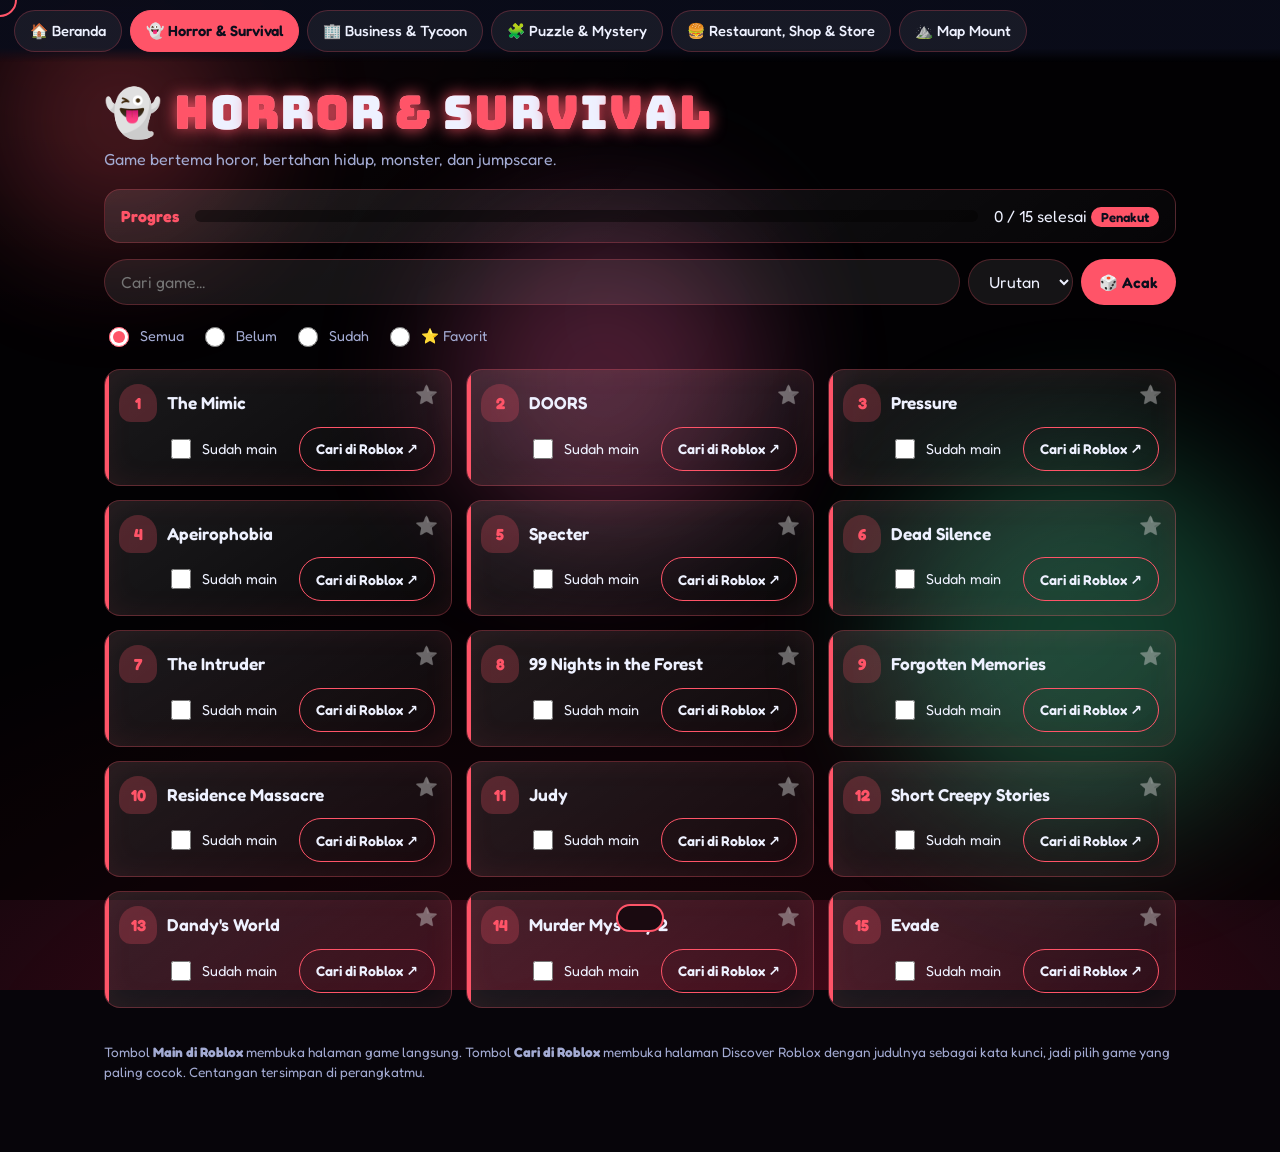
==== horror.html @ b2099d07 "Add files via upload" ====
<!DOCTYPE html>
<html lang="id">
<head>
<meta charset="utf-8">
<meta name="viewport" content="width=device-width, initial-scale=1, viewport-fit=cover">
<meta name="theme-color" content="#0d1020">
<meta name="description" content="Game bertema horor, bertahan hidup, monster, dan jumpscare.">
<title>Horror &amp; Survival – Map Roblox</title>
<link rel="preconnect" href="https://fonts.googleapis.com"><link rel="preconnect" href="https://fonts.gstatic.com" crossorigin>
<link href="https://fonts.googleapis.com/css2?family=Fredoka:wght@400;500;600;700&family=Bungee&display=swap" rel="stylesheet">
<script>try{sessionStorage.getItem("rbx-pt")&&document.documentElement.classList.add("pt-in")}catch(e){}</script>
<link rel="stylesheet" href="style.css">
</head>
<body class="t-horror" data-fx="👻,🦇,💀,🕸️,🩸" style="--ac:#ff5468">
<div class="fx" id="fx" aria-hidden="true"></div>
<nav class="tabs" aria-label="Kategori"><a href="index.html" style="--c:#6ea8ff">🏠 Beranda</a><a href="horror.html" style="--c:#ff5468" aria-current=page>👻 Horror &amp; Survival</a><a href="tycoon.html" style="--c:#4da3ff">🏢 Business &amp; Tycoon</a><a href="puzzle.html" style="--c:#b97bff">🧩 Puzzle &amp; Mystery</a><a href="restoran.html" style="--c:#ffa63d">🍔 Restaurant, Shop &amp; Store</a><a href="mount.html" style="--c:#3ddc97">⛰️ Map Mount</a></nav>
<div class="wrap">
<h1><span class="em">👻</span> Horror &amp; Survival</h1>
<p class="lead">Game bertema horor, bertahan hidup, monster, dan jumpscare.</p>
<section class="hud" aria-label="Progres"><b>Progres</b><div class="bar"><i id="bar"></i></div><span id="cnt"></span></section>
<div class="tools"><input type="search" id="q" placeholder="Cari game..." aria-label="Cari game"><select id="so" aria-label="Urutkan"><option value="n">Urutan</option><option value="a">A–Z</option></select><button class="btn" id="rnd" type="button">🎲 Acak</button></div>
<div class="flt"><label><input type="radio" name="s" value="all" checked> Semua</label><label><input type="radio" name="s" value="todo"> Belum</label><label><input type="radio" name="s" value="done"> Sudah</label></div>
<ol class="grid">
<li class="card" data-slug="themimic" data-name="the mimic" data-title="The Mimic" style="--i:0"><span class="no">1</span><h3>The Mimic</h3><div class="act"><label class="chk"><input type="checkbox"> Sudah main</label><a class="go" href="https://www.roblox.com/discover/?keyword=The%20Mimic" target="_blank" rel="noopener">Cari di Roblox ↗</a></div></li>
<li class="card" data-slug="doors" data-name="doors" data-title="DOORS" style="--i:1"><span class="no">2</span><h3>DOORS</h3><div class="act"><label class="chk"><input type="checkbox"> Sudah main</label><a class="go" href="https://www.roblox.com/discover/?keyword=DOORS" target="_blank" rel="noopener">Cari di Roblox ↗</a></div></li>
<li class="card" data-slug="pressure" data-name="pressure" data-title="Pressure" style="--i:2"><span class="no">3</span><h3>Pressure</h3><div class="act"><label class="chk"><input type="checkbox"> Sudah main</label><a class="go" href="https://www.roblox.com/discover/?keyword=Pressure" target="_blank" rel="noopener">Cari di Roblox ↗</a></div></li>
<li class="card" data-slug="apeirophobia" data-name="apeirophobia" data-title="Apeirophobia" style="--i:3"><span class="no">4</span><h3>Apeirophobia</h3><div class="act"><label class="chk"><input type="checkbox"> Sudah main</label><a class="go" href="https://www.roblox.com/discover/?keyword=Apeirophobia" target="_blank" rel="noopener">Cari di Roblox ↗</a></div></li>
<li class="card" data-slug="specter" data-name="specter" data-title="Specter" style="--i:4"><span class="no">5</span><h3>Specter</h3><div class="act"><label class="chk"><input type="checkbox"> Sudah main</label><a class="go" href="https://www.roblox.com/discover/?keyword=Specter" target="_blank" rel="noopener">Cari di Roblox ↗</a></div></li>
<li class="card" data-slug="deadsilence" data-name="dead silence" data-title="Dead Silence" style="--i:5"><span class="no">6</span><h3>Dead Silence</h3><div class="act"><label class="chk"><input type="checkbox"> Sudah main</label><a class="go" href="https://www.roblox.com/discover/?keyword=Dead%20Silence" target="_blank" rel="noopener">Cari di Roblox ↗</a></div></li>
<li class="card" data-slug="theintruder" data-name="the intruder" data-title="The Intruder" style="--i:6"><span class="no">7</span><h3>The Intruder</h3><div class="act"><label class="chk"><input type="checkbox"> Sudah main</label><a class="go" href="https://www.roblox.com/discover/?keyword=The%20Intruder" target="_blank" rel="noopener">Cari di Roblox ↗</a></div></li>
<li class="card" data-slug="99nightsintheforest" data-name="99 nights in the forest" data-title="99 Nights in the Forest" style="--i:7"><span class="no">8</span><h3>99 Nights in the Forest</h3><div class="act"><label class="chk"><input type="checkbox"> Sudah main</label><a class="go" href="https://www.roblox.com/discover/?keyword=99%20Nights%20in%20the%20Forest" target="_blank" rel="noopener">Cari di Roblox ↗</a></div></li>
<li class="card" data-slug="forgottenmemories" data-name="forgotten memories" data-title="Forgotten Memories" style="--i:8"><span class="no">9</span><h3>Forgotten Memories</h3><div class="act"><label class="chk"><input type="checkbox"> Sudah main</label><a class="go" href="https://www.roblox.com/discover/?keyword=Forgotten%20Memories" target="_blank" rel="noopener">Cari di Roblox ↗</a></div></li>
<li class="card" data-slug="residencemassacre" data-name="residence massacre" data-title="Residence Massacre" style="--i:9"><span class="no">10</span><h3>Residence Massacre</h3><div class="act"><label class="chk"><input type="checkbox"> Sudah main</label><a class="go" href="https://www.roblox.com/discover/?keyword=Residence%20Massacre" target="_blank" rel="noopener">Cari di Roblox ↗</a></div></li>
<li class="card" data-slug="judy" data-name="judy" data-title="Judy" style="--i:10"><span class="no">11</span><h3>Judy</h3><div class="act"><label class="chk"><input type="checkbox"> Sudah main</label><a class="go" href="https://www.roblox.com/discover/?keyword=Judy" target="_blank" rel="noopener">Cari di Roblox ↗</a></div></li>
<li class="card" data-slug="shortcreepystories" data-name="short creepy stories" data-title="Short Creepy Stories" style="--i:11"><span class="no">12</span><h3>Short Creepy Stories</h3><div class="act"><label class="chk"><input type="checkbox"> Sudah main</label><a class="go" href="https://www.roblox.com/discover/?keyword=Short%20Creepy%20Stories" target="_blank" rel="noopener">Cari di Roblox ↗</a></div></li>
<li class="card" data-slug="dandysworld" data-name="dandy&#x27;s world" data-title="Dandy&#x27;s World" style="--i:12"><span class="no">13</span><h3>Dandy&#x27;s World</h3><div class="act"><label class="chk"><input type="checkbox"> Sudah main</label><a class="go" href="https://www.roblox.com/discover/?keyword=Dandy%27s%20World" target="_blank" rel="noopener">Cari di Roblox ↗</a></div></li>
<li class="card" data-slug="murdermystery2" data-name="murder mystery 2" data-title="Murder Mystery 2" style="--i:13"><span class="no">14</span><h3>Murder Mystery 2</h3><div class="act"><label class="chk"><input type="checkbox"> Sudah main</label><a class="go" href="https://www.roblox.com/discover/?keyword=Murder%20Mystery%202" target="_blank" rel="noopener">Cari di Roblox ↗</a></div></li>
<li class="card" data-slug="evade" data-name="evade" data-title="Evade" style="--i:14"><span class="no">15</span><h3>Evade</h3><div class="act"><label class="chk"><input type="checkbox"> Sudah main</label><a class="go" href="https://www.roblox.com/discover/?keyword=Evade" target="_blank" rel="noopener">Cari di Roblox ↗</a></div></li>
</ol>
<div class="empty" id="empty" hidden>Tidak ada game yang cocok. Coba kata kunci atau filter lain.</div>
<footer>Tombol <b>Main di Roblox</b> membuka halaman game langsung. Tombol <b>Cari di Roblox</b> membuka halaman Discover Roblox dengan judulnya sebagai kata kunci, jadi pilih game yang paling cocok. Centangan tersimpan di perangkatmu.</footer>
</div>
<button class="top" id="top" type="button" aria-label="Ke atas">↑</button>
<div class="toast" id="toast" role="status"></div>
<script src="app.js"></script>
</body>
</html>
---- style.css ----
:root{--bg:#0d1020;--bg2:#151a33;--tx:#eef1ff;--mu:#a3abd3;--ln:rgba(150,165,255,.18);--ac:#6ea8ff;--rad:16px}
*{box-sizing:border-box}
html{-webkit-text-size-adjust:100%;scroll-padding-top:110px;scroll-behavior:smooth}
body{margin:0;min-height:100dvh;color:var(--tx);font:16px/1.5 "Fredoka",system-ui,sans-serif;background:var(--bg);overflow-x:hidden;-webkit-tap-highlight-color:transparent}
body::before{content:"";position:fixed;inset:-10%;z-index:-2;animation:drift 20s ease-in-out infinite alternate;background:radial-gradient(50% 40% at 85% 0,color-mix(in srgb,var(--ac) 35%,transparent),transparent),radial-gradient(45% 40% at 0 100%,#ff5ea055,transparent),radial-gradient(40% 40% at 50% 60%,#3ddc9722,transparent)}
@keyframes drift{to{transform:scale(1.15) translate(-3%,2%)}}
a{color:inherit}
.fx{position:fixed;inset:0;z-index:-1;pointer-events:none;overflow:hidden}
.fx span{position:absolute;bottom:-60px;opacity:.28;animation:rise linear infinite}
@keyframes rise{to{transform:translateY(-120vh) rotate(360deg)}}
@keyframes fall{from{transform:translateY(-10vh) rotate(0)}to{transform:translateY(120vh) rotate(360deg)}}
.wrap{position:relative;max-width:1100px;margin:0 auto;padding:0 max(14px,env(safe-area-inset-right)) calc(70px + env(safe-area-inset-bottom)) max(14px,env(safe-area-inset-left))}
.tabs{position:sticky;top:0;z-index:20;display:flex;gap:8px;overflow-x:auto;scrollbar-width:none;padding:calc(10px + env(safe-area-inset-top)) max(14px,env(safe-area-inset-right)) 10px max(14px,env(safe-area-inset-left));background:linear-gradient(rgba(10,12,26,.95) 78%,transparent);backdrop-filter:blur(8px);-webkit-backdrop-filter:blur(8px)}
.tabs::-webkit-scrollbar{display:none}
.tabs a{flex:none;display:flex;align-items:center;gap:6px;min-height:42px;padding:0 15px;border:1px solid var(--ln);border-radius:30px;background:rgba(255,255,255,.06);text-decoration:none;font-weight:500;font-size:.92rem;white-space:nowrap;transition:transform .2s,background .2s,box-shadow .2s}
.tabs a:hover{transform:translateY(-3px) scale(1.04);box-shadow:0 8px 18px -8px var(--c)}
.tabs a[aria-current=page]{background:var(--c,var(--ac));border-color:var(--c,var(--ac));color:#0b0e1c;font-weight:600}
h1{font:400 clamp(1.7rem,6.4vw,2.9rem)/1.15 "Bungee","Fredoka",sans-serif;margin:24px 0 8px;letter-spacing:.02em;background:linear-gradient(90deg,#fff,var(--ac),#fff,var(--ac));background-size:300% 100%;-webkit-background-clip:text;background-clip:text;-webkit-text-fill-color:transparent;animation:shine 6s linear infinite}
@keyframes shine{to{background-position:300% 0}}
h1 .em{display:inline-block;-webkit-text-fill-color:initial;animation:bob 3s ease-in-out infinite}
@keyframes bob{50%{transform:translateY(-8px) rotate(-8deg)}}
.lead{color:var(--mu);margin:0 0 18px;max-width:60ch}
.stats{display:grid;grid-template-columns:repeat(3,1fr);gap:10px;margin:0 0 16px}
.stats div{padding:12px 8px;text-align:center;border:1px solid var(--ln);border-radius:16px;background:rgba(255,255,255,.06)}
.stats b{display:block;font:400 1.7rem "Bungee",sans-serif;color:var(--ac)}.stats span{font-size:.78rem;color:var(--mu)}
.hud{display:flex;flex-wrap:wrap;align-items:center;gap:8px 16px;padding:14px 16px;border:1px solid var(--ln);border-radius:var(--rad);background:linear-gradient(145deg,rgba(255,255,255,.1),rgba(255,255,255,.02))}
.hud b{color:var(--ac)}.rk{font-size:.82rem;padding:2px 10px;border-radius:20px;background:var(--ac);color:#0b0e1c;font-weight:600;animation:pulse 2s infinite}
@keyframes pulse{50%{transform:scale(1.08)}}
.bar{flex:1 1 180px;height:12px;border-radius:8px;background:rgba(0,0,0,.45);overflow:hidden}
.bar i{display:block;height:100%;width:0;border-radius:8px;background:linear-gradient(90deg,var(--ac),#fff9,var(--ac));background-size:200% 100%;animation:shine 2.5s linear infinite;transition:width .8s cubic-bezier(.2,.9,.3,1.2)}
.tools{display:flex;gap:8px;margin:16px 0 10px}
input[type=search],select{min-height:46px;padding:0 16px;font:inherit;color:var(--tx);background:rgba(255,255,255,.08);border:1px solid var(--ln);border-radius:30px}
input[type=search]{flex:1;min-width:0}select option{color:#000}
input[type=search]:focus,select:focus{outline:none;border-color:var(--ac);box-shadow:0 0 20px -4px var(--ac)}
.tools:has(#so){display:grid;grid-template-columns:1fr auto auto}
@media(max-width:480px){.tools:has(#so){grid-template-columns:1fr 1fr}.tools:has(#so) input{grid-column:1/-1}}
.btn{min-height:46px;padding:0 18px;border:0;border-radius:30px;background:var(--ac);color:#0b0e1c;font:600 .95rem "Fredoka",sans-serif;cursor:pointer;transition:transform .15s,box-shadow .2s}
.btn:hover{transform:translateY(-2px) rotate(-2deg);box-shadow:0 8px 20px -6px var(--ac)}.btn:active{transform:scale(.93)}
.flt{display:flex;flex-wrap:wrap;gap:4px 16px;color:var(--mu);font-size:.9rem;margin-bottom:14px}
.flt label{display:inline-flex;align-items:center;gap:8px;min-height:40px;cursor:pointer}
.flt input,.chk input{accent-color:var(--ac);width:20px;height:20px}
.grid{list-style:none;margin:0;padding:0;display:grid;grid-template-columns:repeat(auto-fill,minmax(min(100%,260px),1fr));gap:14px;perspective:900px}
.card{position:relative;overflow:hidden;padding:16px 16px 14px 62px;border:1px solid var(--ln);border-radius:var(--rad);background:linear-gradient(145deg,rgba(255,255,255,.1),rgba(255,255,255,.03));transition:transform .25s,box-shadow .3s,opacity .6s,filter .3s;transform:rotateX(var(--rx,0)) rotateY(var(--ry,0));transition-delay:calc(var(--i,0)*30ms),0s,0s,0s}
html.js .card:not(.in){opacity:0;transform:translateY(34px) scale(.92)}
.card::before{content:"";position:absolute;left:0;top:0;bottom:0;width:4px;background:var(--ac)}
.card::after{content:"";position:absolute;inset:0;background:radial-gradient(180px circle at var(--px,50%) var(--py,0),rgba(255,255,255,.16),transparent);opacity:0;transition:opacity .3s;pointer-events:none}
@media(hover:hover){.card:hover{box-shadow:0 16px 30px -12px var(--ac);transition-delay:0s}.card:hover::after{opacity:1}}
.card .no{position:absolute;left:14px;top:14px;width:38px;height:38px;border-radius:12px;display:grid;place-items:center;font-weight:700;background:color-mix(in srgb,var(--ac) 24%,transparent);color:var(--ac);transition:transform .4s}
.card:hover .no{transform:rotate(360deg) scale(1.1)}
.card h3{margin:0 0 12px;font-size:1.08rem;font-weight:600;line-height:1.3;overflow-wrap:anywhere;padding:6px 34px 0 0}
.act{display:flex;justify-content:space-between;align-items:center;gap:8px;flex-wrap:wrap}
.chk{display:inline-flex;align-items:center;gap:8px;min-height:44px;cursor:pointer;user-select:none;font-size:.9rem}
a.go{position:relative;overflow:hidden;display:inline-flex;align-items:center;min-height:44px;padding:0 16px;border-radius:30px;border:1px solid var(--ac);text-decoration:none;font-weight:600;font-size:.88rem;transition:background .2s,color .2s,transform .15s}
a.go:hover,a.go:focus-visible{background:var(--ac);color:#0b0e1c;outline:none;transform:scale(1.05)}
.card.done{opacity:.65;filter:saturate(.6)}.card.done h3{text-decoration:line-through}
.card.done::before{box-shadow:0 0 14px 2px var(--ac)}
.card.done .no{font-size:0;background:var(--ac);animation:stamp .5s cubic-bezier(.3,1.8,.5,1)}.card.done .no::before{content:"✓";font-size:1.2rem;color:#0b0e1c}
@keyframes stamp{from{transform:scale(2.5) rotate(-90deg);opacity:0}}
.card.won{animation:win .8s 3;box-shadow:0 0 0 3px var(--ac),0 0 40px var(--ac)}
@keyframes win{50%{transform:scale(1.06)}}
.card[hidden]{display:none}.empty{padding:40px 0;color:var(--mu);text-align:center}
.hub{display:grid;grid-template-columns:repeat(auto-fill,minmax(min(100%,300px),1fr));gap:16px;margin-top:20px;perspective:900px}
.cat{position:relative;display:block;text-decoration:none;padding:22px 18px;border:1px solid var(--ln);border-radius:22px;background:linear-gradient(145deg,rgba(255,255,255,.1),rgba(255,255,255,.02));overflow:hidden;transition:transform .25s,box-shadow .3s;transform:rotateX(var(--rx,0)) rotateY(var(--ry,0));animation:pop .7s backwards cubic-bezier(.2,.9,.3,1.3);animation-delay:calc(var(--i,0)*90ms)}
@keyframes pop{from{opacity:0;transform:translateY(40px) scale(.85)}}
.cat::before{content:"";position:absolute;inset:0 0 auto;height:5px;background:var(--c)}
.cat::after{content:"";position:absolute;width:160px;height:160px;right:-50px;top:-50px;border-radius:50%;background:var(--c);opacity:.14;transition:transform .5s,opacity .3s}
.cat:hover::after{transform:scale(2.6);opacity:.2}
.cat .big{display:grid;place-items:center;width:68px;height:68px;border-radius:50%;font-size:2.1rem;margin-bottom:14px;background:radial-gradient(circle at 30% 28%,rgba(255,255,255,.5),var(--c) 45%,rgba(0,0,0,.55));box-shadow:0 0 28px -4px var(--c);animation:bob 4s ease-in-out infinite}
.cat h2{margin:0 0 4px;font-size:1.25rem;color:var(--c)}.cat p{margin:0 0 12px;color:var(--mu);font-size:.92rem}.cat small{color:var(--mu)}
.cat .bar{margin-top:8px;flex:none;height:7px}.cat .bar i{background:var(--c)}
@media(hover:hover){.cat:hover{box-shadow:0 20px 36px -14px var(--c)}}
.res{margin-top:20px}.res h2{font-size:1.05rem;color:var(--mu)}
.tag{display:inline-block;padding:0 8px;border-radius:20px;font-size:.72rem;background:color-mix(in srgb,var(--c) 25%,transparent);color:var(--c)}
footer{margin-top:34px;color:var(--mu);font-size:.85rem}
.toast{position:fixed;left:50%;bottom:calc(24px + env(safe-area-inset-bottom));transform:translate(-50%,200%);background:var(--bg2);border:2px solid var(--ac);padding:12px 22px;border-radius:30px;font-weight:600;z-index:50;max-width:92vw;text-align:center;transition:transform .45s cubic-bezier(.3,1.5,.5,1)}
.toast.on{transform:translate(-50%,0)}
.top{position:fixed;right:max(16px,env(safe-area-inset-right));bottom:calc(18px + env(safe-area-inset-bottom));z-index:30;width:48px;height:48px;border:0;border-radius:50%;background:var(--ac);color:#0b0e1c;font-size:1.3rem;font-weight:700;cursor:pointer;transform:scale(0);transition:transform .3s cubic-bezier(.3,1.8,.5,1)}
.top.on{transform:scale(1)}.top:hover{animation:bob 1s infinite}
.bst{position:fixed;z-index:60;pointer-events:none;font-size:1.5rem;animation:bst .9s ease-out forwards}
@keyframes bst{to{transform:translate(var(--dx),var(--dy)) rotate(var(--r)) scale(.4);opacity:0}}
/* ===== TEMA PER KATEGORI ===== */
.t-horror{--bg:#07050a;--bg2:#1a0a10;--ln:rgba(255,84,104,.25)}
.t-horror::before{background:radial-gradient(70% 50% at 50% 110%,#8a0f2a88,transparent),radial-gradient(40% 30% at 15% 10%,#ff546822,transparent)}
.t-horror .fx::after{content:"";position:fixed;inset:0;z-index:15;background:radial-gradient(circle 230px at var(--mx,50%) var(--my,35%),transparent 0,rgba(0,0,0,.62) 100%)}
.t-horror h1{animation:shine 6s linear infinite,flick 4s steps(1) infinite}
@keyframes flick{0%,90%,94%,100%{opacity:1}92%{opacity:.25}96%{opacity:.5;transform:translateX(3px)}}
.t-horror .card{border-color:rgba(255,84,104,.3);box-shadow:inset 0 0 30px #ff546814}
.t-horror .card .no{animation:flick 5s steps(1) infinite;border-radius:50% 50% 12px 12px}
.t-horror .card:hover{animation:shake .3s}
@keyframes shake{25%{translate:-3px 0}75%{translate:3px 0}}
.t-tycoon{--bg:#071326;--ln:rgba(77,163,255,.25)}
.t-tycoon::before{background:linear-gradient(rgba(77,163,255,.09) 1px,transparent 1px) 0 0/44px 44px,linear-gradient(90deg,rgba(77,163,255,.09) 1px,transparent 1px) 0 0/44px 44px,radial-gradient(50% 40% at 85% 0,#4da3ff44,transparent);animation:grid 3s linear infinite}
@keyframes grid{to{background-position:0 44px,44px 0,0 0}}
.t-tycoon .fx span{top:-60px;bottom:auto;animation-name:fall}
.t-tycoon .card .no{border-radius:50%;background:radial-gradient(circle at 30% 30%,#fff6a8,#ffc21a 55%,#b37400);color:#5a3a00;box-shadow:0 0 14px #ffc21a88}
.t-tycoon .card{border-radius:6px 22px 6px 22px}
.t-tycoon .rk{background:linear-gradient(90deg,#ffc21a,#fff3a0)}
.t-puzzle{--bg:#120a24;--ln:rgba(185,123,255,.28)}
.t-puzzle::before{background:conic-gradient(from 90deg at 2px 2px,transparent 90deg,rgba(185,123,255,.12) 0) 0 0/52px 52px,radial-gradient(50% 40% at 15% 0,#b97bff55,transparent);animation:grid 6s linear infinite}
.t-puzzle .card{border-radius:4px 28px 4px 28px;clip-path:polygon(0 0,100% 0,100% 80%,calc(100% - 18px) 100%,0 100%)}
.t-puzzle .card .no{border-radius:4px;transform:rotate(45deg)}.t-puzzle .card:hover .no{transform:rotate(405deg)}
.t-puzzle .card .no{font-size:.95rem}
.t-restoran{--bg:#1f1209;--ln:rgba(255,166,61,.3)}
.t-restoran::before{background:conic-gradient(rgba(255,90,60,.14) 25%,transparent 0 50%,rgba(255,90,60,.14) 0 75%,transparent 0) 0 0/70px 70px,radial-gradient(50% 40% at 85% 0,#ffa63d55,transparent);animation:grid 8s linear infinite}
.t-restoran .card{border:2px dashed rgba(255,166,61,.5);border-radius:18px;background:linear-gradient(145deg,rgba(255,240,210,.14),rgba(255,166,61,.04))}
.t-restoran .card .no{border-radius:50%;box-shadow:0 0 0 4px rgba(255,166,61,.25),inset 0 0 0 3px rgba(0,0,0,.25)}
.t-restoran .card:hover h3{animation:wob .5s}
@keyframes wob{25%{transform:rotate(-2deg)}75%{transform:rotate(2deg)}}
.t-mount{--bg:#06141f;--ln:rgba(61,220,151,.25)}
.t-mount::before{background:radial-gradient(1.5px 1.5px at 20px 30px,#fff,transparent),radial-gradient(1.5px 1.5px at 90px 80px,#fff9,transparent),radial-gradient(1px 1px at 150px 20px,#fff,transparent),linear-gradient(#06141f,#0b3a3a 90%);background-size:170px 110px,170px 110px,170px 110px,100% 100%;animation:none}
.t-mount::after{content:"";position:fixed;left:0;right:0;bottom:0;height:36vh;z-index:-1;background:linear-gradient(#124a45,#06141f);opacity:.8;clip-path:polygon(0 100%,0 62%,10% 38%,20% 58%,35% 12%,50% 52%,64% 24%,78% 56%,90% 30%,100% 50%,100% 100%)}
.t-mount .card{border-radius:30px 30px 12px 12px}
.t-mount .card .no{clip-path:polygon(50% 0,100% 100%,0 100%);border-radius:0;padding-top:10px}
.t-mount .hud::after{content:"🧗";display:block;font-size:1.4rem;animation:bob 2s infinite}
@media(max-width:480px){.btn{padding:0 14px}.hud{padding:12px}.t-puzzle .card{clip-path:none}}
@media(prefers-reduced-motion:reduce){*,*::before,*::after{animation:none!important;transition:none!important}}

/* ===== EKSTRA v3 ===== */
.orb{position:fixed;border-radius:50%;filter:blur(70px);opacity:.28;z-index:-1;pointer-events:none;animation:orb 16s ease-in-out infinite alternate}
@keyframes orb{to{transform:translate(45vw,30vh) scale(1.5)}}
.sp{position:fixed;top:0;left:0;height:4px;width:0;z-index:80;background:linear-gradient(90deg,var(--ac),#fff);box-shadow:0 0 14px var(--ac)}
.cur{position:fixed;left:0;top:0;width:34px;height:34px;margin:-17px 0 0 -17px;border:2px solid var(--ac);border-radius:50%;pointer-events:none;z-index:90;transition:width .2s,height .2s,margin .2s,background .2s}
.cur.h{width:58px;height:58px;margin:-29px 0 0 -29px;background:color-mix(in srgb,var(--ac) 22%,transparent)}
.trail{position:fixed;width:8px;height:8px;border-radius:50%;background:var(--ac);box-shadow:0 0 10px var(--ac);pointer-events:none;z-index:89;animation:tr .6s forwards}
@keyframes tr{to{transform:scale(0);opacity:0}}
.rip{position:fixed;width:10px;height:10px;margin:-5px;border:2px solid var(--ac);border-radius:50%;pointer-events:none;z-index:85;animation:rip .7s ease-out forwards}
@keyframes rip{to{transform:scale(11);opacity:0}}
h1 .l{display:inline-block;color:var(--tx);-webkit-text-fill-color:var(--tx);text-shadow:0 0 16px var(--ac);cursor:default;animation:lin .7s backwards cubic-bezier(.3,1.6,.5,1) calc(var(--k)*45ms),glow 3s ease-in-out infinite calc(var(--k)*120ms);transition:transform .2s}
h1 .l:nth-child(even){-webkit-text-fill-color:var(--ac);color:var(--ac)}
h1 .l:hover{transform:translateY(-12px) rotate(-10deg) scale(1.3)}
@keyframes lin{from{transform:translateY(-40px) rotate(-30deg) scale(.3);opacity:0}}
@keyframes glow{50%{text-shadow:0 0 30px var(--ac),0 0 6px #fff}}
.fav{position:absolute;right:6px;top:6px;z-index:2;width:38px;height:38px;border:0;background:none;font-size:1.15rem;cursor:pointer;filter:grayscale(1) opacity(.45);transition:transform .3s,filter .3s}
.fav:hover{transform:scale(1.35) rotate(18deg);filter:none}.fav.on{filter:none;animation:stamp .5s cubic-bezier(.3,1.8,.5,1)}
a.go::after{content:"";position:absolute;inset:0;background:linear-gradient(110deg,transparent 30%,rgba(255,255,255,.55) 50%,transparent 70%);transform:translateX(-120%)}
a.go:hover::after{transform:translateX(120%);transition:transform .6s}
.card:active{transform:scale(.97)}
.zap{position:fixed;inset:0;background:#fff;opacity:0;z-index:16;pointer-events:none}
.zap.on{animation:zap .9s}
@keyframes zap{0%,40%,100%{opacity:0}8%{opacity:.55}20%{opacity:.1}32%{opacity:.35}}
.t-mount::after{transform:translateY(calc(var(--sy,0)*-.06px))}
.t-tycoon .cat:hover .big,.cat:hover .big{animation:spin .8s}
@keyframes spin{to{transform:rotate(360deg) scale(1.15)}}

/* ===== TRANSISI HALAMAN ===== */
.pt{position:fixed;inset:0;z-index:200;display:flex;pointer-events:all;visibility:visible}
.ptc{position:absolute;inset:0;display:grid;place-content:center;justify-items:center;gap:10px;text-align:center;padding:20px}
.pe{font-size:clamp(4rem,18vw,7rem);filter:drop-shadow(0 0 24px #fff9)}
.pl{font:400 clamp(1rem,4vw,1.6rem) "Bungee",sans-serif;color:#0b0e1c;letter-spacing:.05em}
.pt.go .ptc{animation:ptp .5s .25s cubic-bezier(.3,1.8,.5,1) both}
.pt.out .ptc{animation:ptq .35s both}
@keyframes ptp{from{transform:scale(0) rotate(-180deg);opacity:0}}
@keyframes ptq{to{transform:scale(2.2) rotate(120deg);opacity:0}}
html.pt-in body{visibility:hidden;animation:ptf 0s 3s forwards}
@keyframes ptf{to{visibility:visible}}

/* ===== VARIAN TRANSISI PER HALAMAN ===== */
@property --a{syntax:"<angle>";initial-value:0deg;inherits:false}
.pt .x{margin-right:-1px;background:linear-gradient(var(--pc),color-mix(in srgb,var(--pc) 55%,#000))}
.pt.go .x{animation:var(--an) var(--dur) cubic-bezier(.7,0,.3,1) both calc(var(--r)*var(--sp))}
.pt.out .x{animation:var(--an) var(--dur) cubic-bezier(.7,0,.3,1) reverse both calc(var(--r)*var(--sp))}
.pt.cov .x{animation:var(--an) 1ms forwards}
.pt.v-horror{display:flex;--an:drip;--dur:.5s;--sp:.45s}
.pt.v-horror .x{transform-origin:top;border-radius:0 0 70px 70px/0 0 46px 46px;background:linear-gradient(#8a0a20,#2a0309 70%,#000)}
.pt.v-horror .pl{color:#fff}.pt.v-horror .pe{animation:flick .6s steps(1) infinite}
@keyframes drip{from{transform:scaleY(0)}to{transform:scaleY(1.04)}}
.pt.v-tycoon{display:flex;flex-direction:column;--an:slide;--dur:.5s;--sp:.35s}
.pt.v-tycoon .x{margin:0 0 -1px;background:linear-gradient(90deg,#0a3a7a,var(--pc),#ffc21a)}
@keyframes slide{from{transform:translateX(var(--sx))}to{transform:none}}
.pt.v-puzzle{display:grid;grid-template-columns:repeat(6,1fr);grid-template-rows:repeat(8,1fr);--an:tile;--dur:.4s;--sp:.55s}
.pt.v-puzzle .x{margin:0;box-shadow:0 0 0 1px var(--pc);border-radius:6px 20px 6px 20px}
@keyframes tile{from{transform:translate(var(--tx),var(--ty)) scale(.3) rotate(var(--rt));opacity:0}to{transform:none;opacity:1}}
.pt .pn{position:absolute;inset:0;margin:0;--sp:0s}
.pt.v-home{--an:iris;--dur:.75s}
@keyframes iris{from{clip-path:circle(0% at var(--ox) var(--oy))}to{clip-path:circle(150% at var(--ox) var(--oy))}}
.pt.v-restoran{--an:pizza;--dur:.95s}
.pt.v-restoran .pn{-webkit-mask:conic-gradient(#000 var(--a),#0000 0);mask:conic-gradient(#000 var(--a),#0000 0)}
@keyframes pizza{from{--a:0deg}to{--a:361deg}}
.pt.v-mount{--an:mt;--dur:.85s}
.pt.v-mount .pn{top:-60%;height:160%;clip-path:polygon(0 100%,0 14%,10% 7%,22% 15%,36% 3%,50% 14%,63% 5%,78% 15%,90% 6%,100% 13%,100% 100%);background:linear-gradient(#fff,#cfeee0 14%,var(--pc) 30%,#06141f)}
@keyframes mt{from{transform:translateY(165%)}to{transform:none}}
.pt.v-mount .pl,.pt.v-restoran .pl{color:#fff;text-shadow:0 2px 10px #0008}
.ptc{z-index:2}

/* ===== TRANSISI v3: efek lebih sinematik ===== */
.fxl{position:absolute;inset:0;z-index:3;overflow:hidden;pointer-events:none}
.fxl span{position:absolute;font-size:clamp(1.6rem,5vw,3rem);opacity:0;filter:drop-shadow(0 0 10px #fff9)}
.pt.go .fxl span,.pt.out .fxl span{animation:fly var(--du) cubic-bezier(.2,.7,.3,1) both var(--dl)}
@keyframes fly{0%{opacity:0;transform:translate(0,0) scale(.2) rotate(0)}15%{opacity:1}100%{opacity:0;transform:translate(var(--dx),var(--dy)) scale(1.5) rotate(var(--rt))}}
.ptc::before,.ptc::after{content:"";position:absolute;left:50%;top:50%;width:120px;height:120px;margin:-60px;border:4px solid #fff;border-radius:50%;opacity:0}
.pt.go .ptc::before{animation:ring .9s .2s ease-out}.pt.go .ptc::after{animation:ring .9s .45s ease-out}
.pt.out .ptc::before{animation:ring .8s ease-out}
@keyframes ring{from{opacity:.95;transform:scale(.3)}to{opacity:0;transform:scale(11)}}
.pl i{display:inline-block;font-style:normal}
.pt.go .pl i{animation:lt .45s cubic-bezier(.3,1.8,.5,1) both calc(.35s + var(--j)*40ms)}
@keyframes lt{from{transform:translateY(34px) rotate(25deg) scale(0);opacity:0}}
.pe{text-shadow:0 0 30px #fff}
.pb{position:absolute;left:14%;right:14%;bottom:calc(11% + env(safe-area-inset-bottom));height:9px;border-radius:9px;background:#0005;z-index:4;overflow:hidden;opacity:0}
.pt.go .pb{animation:pbs .2s .3s both}@keyframes pbs{from{opacity:0}to{opacity:1}}
.pb u{display:block;height:100%;width:0;background:#fff;box-shadow:0 0 16px #fff}
.pt.go .pb u{animation:pbf .7s .35s cubic-bezier(.5,0,.2,1) both}@keyframes pbf{to{width:100%}}
.pt.v-tycoon::after{content:"";position:absolute;inset:-25%;z-index:2;background:linear-gradient(110deg,transparent 42%,#fffc 50%,transparent 58%);transform:translateX(-110%)}
.pt.go.v-tycoon::after{animation:swp .8s .45s both}@keyframes swp{to{transform:translateX(110%)}}
.pt.v-horror::after{content:"";position:absolute;inset:0;z-index:2;opacity:0;background:#fff}
.pt.go.v-horror::after{animation:hfl .9s steps(1) both}
@keyframes hfl{0%{opacity:.9}6%{opacity:0}14%{opacity:.5;background:#f22}22%{opacity:0}40%{opacity:.35;background:#fff}46%,100%{opacity:0}}
.pt.v-horror .pe{text-shadow:4px 0 #f0f,-4px 0 #0ff}
.pt.v-puzzle .x{box-shadow:0 0 0 1px var(--pc),inset 0 0 18px #fff3}
.pt.v-restoran::before{content:"";position:absolute;inset:0;z-index:0;background:#0000}
html.pt-go .wrap,html.pt-go .tabs{animation:xout .65s cubic-bezier(.6,0,.4,1) forwards}
@keyframes xout{to{transform:scale(.86) translateY(26px) rotate(var(--xr,0deg));filter:blur(10px) brightness(.5);opacity:.35}}
html[data-pv=puzzle]{--xr:7deg}html[data-pv=tycoon]{--xr:-4deg}html[data-pv=mount]{--xr:0deg}
html[data-pv=horror].pt-go .wrap{animation:xshk .65s forwards}
@keyframes xshk{15%{translate:-10px 4px}30%{translate:10px -4px}45%{translate:-8px 3px}60%{translate:6px -2px}to{translate:0;transform:scale(.92);filter:blur(10px) brightness(.3);opacity:.3}}
html.pt-arr .wrap{animation:xin .95s .15s cubic-bezier(.2,.8,.2,1) both}
@keyframes xin{from{transform:scale(1.14) rotate(var(--xr,0deg));filter:blur(14px) brightness(1.6);opacity:0}}
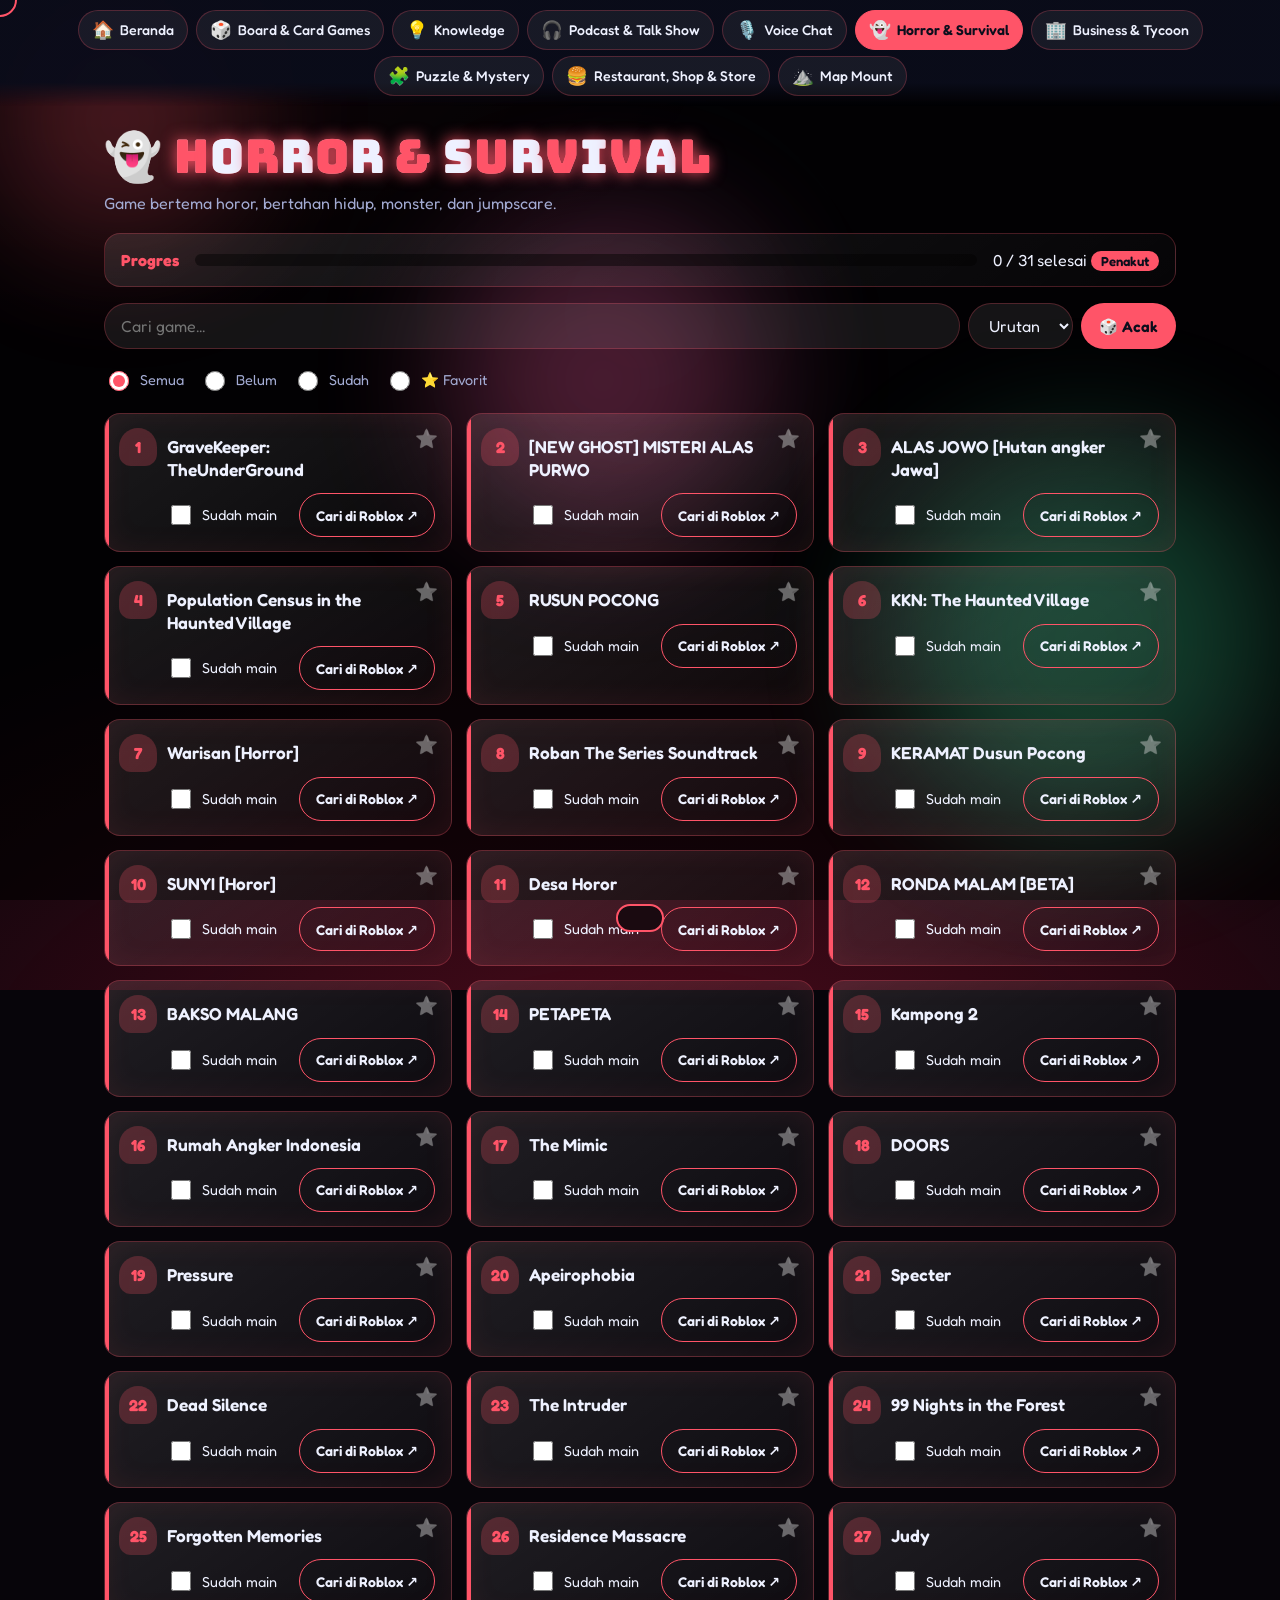
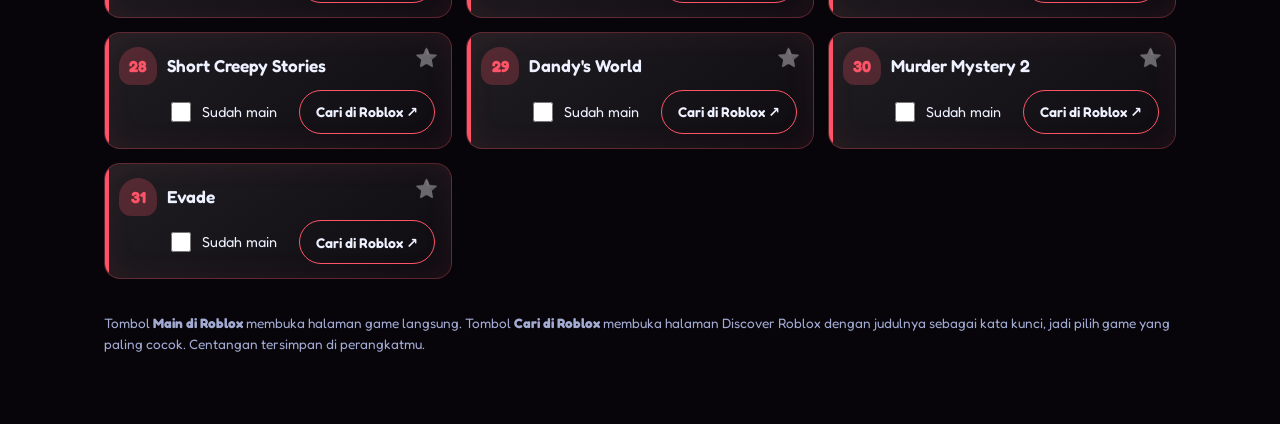
==== commit 0bb62cb7: "Add files via upload" ====
--- a/horror.html
+++ b/horror.html
@@ -13,7 +13,7 @@
 </head>
 <body class="t-horror" data-fx="👻,🦇,💀,🕸️,🩸" style="--ac:#ff5468">
 <div class="fx" id="fx" aria-hidden="true"></div>
-<nav class="tabs" aria-label="Kategori"><a href="index.html" style="--c:#6ea8ff">🏠 Beranda</a><a href="horror.html" style="--c:#ff5468" aria-current=page>👻 Horror &amp; Survival</a><a href="tycoon.html" style="--c:#4da3ff">🏢 Business &amp; Tycoon</a><a href="puzzle.html" style="--c:#b97bff">🧩 Puzzle &amp; Mystery</a><a href="restoran.html" style="--c:#ffa63d">🍔 Restaurant, Shop &amp; Store</a><a href="mount.html" style="--c:#3ddc97">⛰️ Map Mount</a></nav>
+<nav class="tabs" aria-label="Kategori"><a href="index.html" style="--c:#6ea8ff"><span class="te">🏠</span><span class="tf">Beranda</span><span class="ts">Beranda</span></a><a href="board.html" style="--c:#9be564"><span class="te">🎲</span><span class="tf">Board &amp; Card Games</span><span class="ts">Board</span></a><a href="knowledge.html" style="--c:#ffe14d"><span class="te">💡</span><span class="tf">Knowledge</span><span class="ts">Knowledge</span></a><a href="podcast.html" style="--c:#ff5ea0"><span class="te">🎧</span><span class="tf">Podcast &amp; Talk Show</span><span class="ts">Podcast</span></a><a href="voice.html" style="--c:#2ee6d6"><span class="te">🎙️</span><span class="tf">Voice Chat</span><span class="ts">Voice</span></a><a href="horror.html" style="--c:#ff5468" aria-current=page><span class="te">👻</span><span class="tf">Horror &amp; Survival</span><span class="ts">Horror</span></a><a href="tycoon.html" style="--c:#4da3ff"><span class="te">🏢</span><span class="tf">Business &amp; Tycoon</span><span class="ts">Tycoon</span></a><a href="puzzle.html" style="--c:#b97bff"><span class="te">🧩</span><span class="tf">Puzzle &amp; Mystery</span><span class="ts">Puzzle</span></a><a href="restoran.html" style="--c:#ffa63d"><span class="te">🍔</span><span class="tf">Restaurant, Shop &amp; Store</span><span class="ts">Restoran</span></a><a href="mount.html" style="--c:#3ddc97"><span class="te">⛰️</span><span class="tf">Map Mount</span><span class="ts">Mount</span></a></nav>
 <div class="wrap">
 <h1><span class="em">👻</span> Horror &amp; Survival</h1>
 <p class="lead">Game bertema horor, bertahan hidup, monster, dan jumpscare.</p>
@@ -21,21 +21,37 @@
 <div class="tools"><input type="search" id="q" placeholder="Cari game..." aria-label="Cari game"><select id="so" aria-label="Urutkan"><option value="n">Urutan</option><option value="a">A–Z</option></select><button class="btn" id="rnd" type="button">🎲 Acak</button></div>
 <div class="flt"><label><input type="radio" name="s" value="all" checked> Semua</label><label><input type="radio" name="s" value="todo"> Belum</label><label><input type="radio" name="s" value="done"> Sudah</label></div>
 <ol class="grid">
-<li class="card" data-slug="themimic" data-name="the mimic" data-title="The Mimic" style="--i:0"><span class="no">1</span><h3>The Mimic</h3><div class="act"><label class="chk"><input type="checkbox"> Sudah main</label><a class="go" href="https://www.roblox.com/discover/?keyword=The%20Mimic" target="_blank" rel="noopener">Cari di Roblox ↗</a></div></li>
-<li class="card" data-slug="doors" data-name="doors" data-title="DOORS" style="--i:1"><span class="no">2</span><h3>DOORS</h3><div class="act"><label class="chk"><input type="checkbox"> Sudah main</label><a class="go" href="https://www.roblox.com/discover/?keyword=DOORS" target="_blank" rel="noopener">Cari di Roblox ↗</a></div></li>
-<li class="card" data-slug="pressure" data-name="pressure" data-title="Pressure" style="--i:2"><span class="no">3</span><h3>Pressure</h3><div class="act"><label class="chk"><input type="checkbox"> Sudah main</label><a class="go" href="https://www.roblox.com/discover/?keyword=Pressure" target="_blank" rel="noopener">Cari di Roblox ↗</a></div></li>
-<li class="card" data-slug="apeirophobia" data-name="apeirophobia" data-title="Apeirophobia" style="--i:3"><span class="no">4</span><h3>Apeirophobia</h3><div class="act"><label class="chk"><input type="checkbox"> Sudah main</label><a class="go" href="https://www.roblox.com/discover/?keyword=Apeirophobia" target="_blank" rel="noopener">Cari di Roblox ↗</a></div></li>
-<li class="card" data-slug="specter" data-name="specter" data-title="Specter" style="--i:4"><span class="no">5</span><h3>Specter</h3><div class="act"><label class="chk"><input type="checkbox"> Sudah main</label><a class="go" href="https://www.roblox.com/discover/?keyword=Specter" target="_blank" rel="noopener">Cari di Roblox ↗</a></div></li>
-<li class="card" data-slug="deadsilence" data-name="dead silence" data-title="Dead Silence" style="--i:5"><span class="no">6</span><h3>Dead Silence</h3><div class="act"><label class="chk"><input type="checkbox"> Sudah main</label><a class="go" href="https://www.roblox.com/discover/?keyword=Dead%20Silence" target="_blank" rel="noopener">Cari di Roblox ↗</a></div></li>
-<li class="card" data-slug="theintruder" data-name="the intruder" data-title="The Intruder" style="--i:6"><span class="no">7</span><h3>The Intruder</h3><div class="act"><label class="chk"><input type="checkbox"> Sudah main</label><a class="go" href="https://www.roblox.com/discover/?keyword=The%20Intruder" target="_blank" rel="noopener">Cari di Roblox ↗</a></div></li>
-<li class="card" data-slug="99nightsintheforest" data-name="99 nights in the forest" data-title="99 Nights in the Forest" style="--i:7"><span class="no">8</span><h3>99 Nights in the Forest</h3><div class="act"><label class="chk"><input type="checkbox"> Sudah main</label><a class="go" href="https://www.roblox.com/discover/?keyword=99%20Nights%20in%20the%20Forest" target="_blank" rel="noopener">Cari di Roblox ↗</a></div></li>
-<li class="card" data-slug="forgottenmemories" data-name="forgotten memories" data-title="Forgotten Memories" style="--i:8"><span class="no">9</span><h3>Forgotten Memories</h3><div class="act"><label class="chk"><input type="checkbox"> Sudah main</label><a class="go" href="https://www.roblox.com/discover/?keyword=Forgotten%20Memories" target="_blank" rel="noopener">Cari di Roblox ↗</a></div></li>
-<li class="card" data-slug="residencemassacre" data-name="residence massacre" data-title="Residence Massacre" style="--i:9"><span class="no">10</span><h3>Residence Massacre</h3><div class="act"><label class="chk"><input type="checkbox"> Sudah main</label><a class="go" href="https://www.roblox.com/discover/?keyword=Residence%20Massacre" target="_blank" rel="noopener">Cari di Roblox ↗</a></div></li>
-<li class="card" data-slug="judy" data-name="judy" data-title="Judy" style="--i:10"><span class="no">11</span><h3>Judy</h3><div class="act"><label class="chk"><input type="checkbox"> Sudah main</label><a class="go" href="https://www.roblox.com/discover/?keyword=Judy" target="_blank" rel="noopener">Cari di Roblox ↗</a></div></li>
-<li class="card" data-slug="shortcreepystories" data-name="short creepy stories" data-title="Short Creepy Stories" style="--i:11"><span class="no">12</span><h3>Short Creepy Stories</h3><div class="act"><label class="chk"><input type="checkbox"> Sudah main</label><a class="go" href="https://www.roblox.com/discover/?keyword=Short%20Creepy%20Stories" target="_blank" rel="noopener">Cari di Roblox ↗</a></div></li>
-<li class="card" data-slug="dandysworld" data-name="dandy&#x27;s world" data-title="Dandy&#x27;s World" style="--i:12"><span class="no">13</span><h3>Dandy&#x27;s World</h3><div class="act"><label class="chk"><input type="checkbox"> Sudah main</label><a class="go" href="https://www.roblox.com/discover/?keyword=Dandy%27s%20World" target="_blank" rel="noopener">Cari di Roblox ↗</a></div></li>
-<li class="card" data-slug="murdermystery2" data-name="murder mystery 2" data-title="Murder Mystery 2" style="--i:13"><span class="no">14</span><h3>Murder Mystery 2</h3><div class="act"><label class="chk"><input type="checkbox"> Sudah main</label><a class="go" href="https://www.roblox.com/discover/?keyword=Murder%20Mystery%202" target="_blank" rel="noopener">Cari di Roblox ↗</a></div></li>
-<li class="card" data-slug="evade" data-name="evade" data-title="Evade" style="--i:14"><span class="no">15</span><h3>Evade</h3><div class="act"><label class="chk"><input type="checkbox"> Sudah main</label><a class="go" href="https://www.roblox.com/discover/?keyword=Evade" target="_blank" rel="noopener">Cari di Roblox ↗</a></div></li>
+<li class="card" data-slug="gravekeepertheunderground" data-name="gravekeeper: theunderground" data-title="GraveKeeper: TheUnderGround" style="--i:0"><span class="no">1</span><h3>GraveKeeper: TheUnderGround</h3><div class="act"><label class="chk"><input type="checkbox"> Sudah main</label><a class="go" href="https://www.roblox.com/discover/?keyword=GraveKeeper%3A%20TheUnderGround" target="_blank" rel="noopener">Cari di Roblox ↗</a></div></li>
+<li class="card" data-slug="newghostmisterialaspurwo" data-name="[new ghost] misteri alas purwo" data-title="[NEW GHOST] MISTERI ALAS PURWO" style="--i:1"><span class="no">2</span><h3>[NEW GHOST] MISTERI ALAS PURWO</h3><div class="act"><label class="chk"><input type="checkbox"> Sudah main</label><a class="go" href="https://www.roblox.com/discover/?keyword=%5BNEW%20GHOST%5D%20MISTERI%20ALAS%20PURWO" target="_blank" rel="noopener">Cari di Roblox ↗</a></div></li>
+<li class="card" data-slug="alasjowohutanangkerjawa" data-name="alas jowo [hutan angker jawa]" data-title="ALAS JOWO [Hutan angker Jawa]" style="--i:2"><span class="no">3</span><h3>ALAS JOWO [Hutan angker Jawa]</h3><div class="act"><label class="chk"><input type="checkbox"> Sudah main</label><a class="go" href="https://www.roblox.com/discover/?keyword=ALAS%20JOWO%20%5BHutan%20angker%20Jawa%5D" target="_blank" rel="noopener">Cari di Roblox ↗</a></div></li>
+<li class="card" data-slug="populationcensusinthehauntedvillage" data-name="population census in the haunted village" data-title="Population Census in the Haunted Village" style="--i:3"><span class="no">4</span><h3>Population Census in the Haunted Village</h3><div class="act"><label class="chk"><input type="checkbox"> Sudah main</label><a class="go" href="https://www.roblox.com/discover/?keyword=Population%20Census%20in%20the%20Haunted%20Village" target="_blank" rel="noopener">Cari di Roblox ↗</a></div></li>
+<li class="card" data-slug="rusunpocong" data-name="rusun pocong" data-title="RUSUN POCONG" style="--i:4"><span class="no">5</span><h3>RUSUN POCONG</h3><div class="act"><label class="chk"><input type="checkbox"> Sudah main</label><a class="go" href="https://www.roblox.com/discover/?keyword=RUSUN%20POCONG" target="_blank" rel="noopener">Cari di Roblox ↗</a></div></li>
+<li class="card" data-slug="kknthehauntedvillage" data-name="kkn: the haunted village" data-title="KKN: The Haunted Village" style="--i:5"><span class="no">6</span><h3>KKN: The Haunted Village</h3><div class="act"><label class="chk"><input type="checkbox"> Sudah main</label><a class="go" href="https://www.roblox.com/discover/?keyword=KKN%3A%20The%20Haunted%20Village" target="_blank" rel="noopener">Cari di Roblox ↗</a></div></li>
+<li class="card" data-slug="warisanhorror" data-name="warisan [horror]" data-title="Warisan [Horror]" style="--i:6"><span class="no">7</span><h3>Warisan [Horror]</h3><div class="act"><label class="chk"><input type="checkbox"> Sudah main</label><a class="go" href="https://www.roblox.com/discover/?keyword=Warisan%20%5BHorror%5D" target="_blank" rel="noopener">Cari di Roblox ↗</a></div></li>
+<li class="card" data-slug="robantheseriessoundtrack" data-name="roban the series soundtrack" data-title="Roban The Series Soundtrack" style="--i:7"><span class="no">8</span><h3>Roban The Series Soundtrack</h3><div class="act"><label class="chk"><input type="checkbox"> Sudah main</label><a class="go" href="https://www.roblox.com/discover/?keyword=Roban%20The%20Series%20Soundtrack" target="_blank" rel="noopener">Cari di Roblox ↗</a></div></li>
+<li class="card" data-slug="keramatdusunpocong" data-name="keramat dusun pocong" data-title="KERAMAT Dusun Pocong" style="--i:8"><span class="no">9</span><h3>KERAMAT Dusun Pocong</h3><div class="act"><label class="chk"><input type="checkbox"> Sudah main</label><a class="go" href="https://www.roblox.com/discover/?keyword=KERAMAT%20Dusun%20Pocong" target="_blank" rel="noopener">Cari di Roblox ↗</a></div></li>
+<li class="card" data-slug="sunyihoror" data-name="sunyi [horor]" data-title="SUNYI [Horor]" style="--i:9"><span class="no">10</span><h3>SUNYI [Horor]</h3><div class="act"><label class="chk"><input type="checkbox"> Sudah main</label><a class="go" href="https://www.roblox.com/discover/?keyword=SUNYI%20%5BHoror%5D" target="_blank" rel="noopener">Cari di Roblox ↗</a></div></li>
+<li class="card" data-slug="desahoror" data-name="desa horor" data-title="Desa Horor" style="--i:10"><span class="no">11</span><h3>Desa Horor</h3><div class="act"><label class="chk"><input type="checkbox"> Sudah main</label><a class="go" href="https://www.roblox.com/discover/?keyword=Desa%20Horor" target="_blank" rel="noopener">Cari di Roblox ↗</a></div></li>
+<li class="card" data-slug="rondamalambeta" data-name="ronda malam [beta]" data-title="RONDA MALAM [BETA]" style="--i:11"><span class="no">12</span><h3>RONDA MALAM [BETA]</h3><div class="act"><label class="chk"><input type="checkbox"> Sudah main</label><a class="go" href="https://www.roblox.com/discover/?keyword=RONDA%20MALAM%20%5BBETA%5D" target="_blank" rel="noopener">Cari di Roblox ↗</a></div></li>
+<li class="card" data-slug="baksomalang" data-name="bakso malang" data-title="BAKSO MALANG" style="--i:12"><span class="no">13</span><h3>BAKSO MALANG</h3><div class="act"><label class="chk"><input type="checkbox"> Sudah main</label><a class="go" href="https://www.roblox.com/discover/?keyword=BAKSO%20MALANG" target="_blank" rel="noopener">Cari di Roblox ↗</a></div></li>
+<li class="card" data-slug="petapeta" data-name="petapeta" data-title="PETAPETA" style="--i:13"><span class="no">14</span><h3>PETAPETA</h3><div class="act"><label class="chk"><input type="checkbox"> Sudah main</label><a class="go" href="https://www.roblox.com/discover/?keyword=PETAPETA" target="_blank" rel="noopener">Cari di Roblox ↗</a></div></li>
+<li class="card" data-slug="kampong2" data-name="kampong 2" data-title="Kampong 2" style="--i:14"><span class="no">15</span><h3>Kampong 2</h3><div class="act"><label class="chk"><input type="checkbox"> Sudah main</label><a class="go" href="https://www.roblox.com/discover/?keyword=Kampong%202" target="_blank" rel="noopener">Cari di Roblox ↗</a></div></li>
+<li class="card" data-slug="rumahangkerindonesia" data-name="rumah angker indonesia" data-title="Rumah Angker Indonesia" style="--i:15"><span class="no">16</span><h3>Rumah Angker Indonesia</h3><div class="act"><label class="chk"><input type="checkbox"> Sudah main</label><a class="go" href="https://www.roblox.com/discover/?keyword=Rumah%20Angker%20Indonesia" target="_blank" rel="noopener">Cari di Roblox ↗</a></div></li>
+<li class="card" data-slug="themimic" data-name="the mimic" data-title="The Mimic" style="--i:16"><span class="no">17</span><h3>The Mimic</h3><div class="act"><label class="chk"><input type="checkbox"> Sudah main</label><a class="go" href="https://www.roblox.com/discover/?keyword=The%20Mimic" target="_blank" rel="noopener">Cari di Roblox ↗</a></div></li>
+<li class="card" data-slug="doors" data-name="doors" data-title="DOORS" style="--i:17"><span class="no">18</span><h3>DOORS</h3><div class="act"><label class="chk"><input type="checkbox"> Sudah main</label><a class="go" href="https://www.roblox.com/discover/?keyword=DOORS" target="_blank" rel="noopener">Cari di Roblox ↗</a></div></li>
+<li class="card" data-slug="pressure" data-name="pressure" data-title="Pressure" style="--i:18"><span class="no">19</span><h3>Pressure</h3><div class="act"><label class="chk"><input type="checkbox"> Sudah main</label><a class="go" href="https://www.roblox.com/discover/?keyword=Pressure" target="_blank" rel="noopener">Cari di Roblox ↗</a></div></li>
+<li class="card" data-slug="apeirophobia" data-name="apeirophobia" data-title="Apeirophobia" style="--i:19"><span class="no">20</span><h3>Apeirophobia</h3><div class="act"><label class="chk"><input type="checkbox"> Sudah main</label><a class="go" href="https://www.roblox.com/discover/?keyword=Apeirophobia" target="_blank" rel="noopener">Cari di Roblox ↗</a></div></li>
+<li class="card" data-slug="specter" data-name="specter" data-title="Specter" style="--i:20"><span class="no">21</span><h3>Specter</h3><div class="act"><label class="chk"><input type="checkbox"> Sudah main</label><a class="go" href="https://www.roblox.com/discover/?keyword=Specter" target="_blank" rel="noopener">Cari di Roblox ↗</a></div></li>
+<li class="card" data-slug="deadsilence" data-name="dead silence" data-title="Dead Silence" style="--i:20"><span class="no">22</span><h3>Dead Silence</h3><div class="act"><label class="chk"><input type="checkbox"> Sudah main</label><a class="go" href="https://www.roblox.com/discover/?keyword=Dead%20Silence" target="_blank" rel="noopener">Cari di Roblox ↗</a></div></li>
+<li class="card" data-slug="theintruder" data-name="the intruder" data-title="The Intruder" style="--i:20"><span class="no">23</span><h3>The Intruder</h3><div class="act"><label class="chk"><input type="checkbox"> Sudah main</label><a class="go" href="https://www.roblox.com/discover/?keyword=The%20Intruder" target="_blank" rel="noopener">Cari di Roblox ↗</a></div></li>
+<li class="card" data-slug="99nightsintheforest" data-name="99 nights in the forest" data-title="99 Nights in the Forest" style="--i:20"><span class="no">24</span><h3>99 Nights in the Forest</h3><div class="act"><label class="chk"><input type="checkbox"> Sudah main</label><a class="go" href="https://www.roblox.com/discover/?keyword=99%20Nights%20in%20the%20Forest" target="_blank" rel="noopener">Cari di Roblox ↗</a></div></li>
+<li class="card" data-slug="forgottenmemories" data-name="forgotten memories" data-title="Forgotten Memories" style="--i:20"><span class="no">25</span><h3>Forgotten Memories</h3><div class="act"><label class="chk"><input type="checkbox"> Sudah main</label><a class="go" href="https://www.roblox.com/discover/?keyword=Forgotten%20Memories" target="_blank" rel="noopener">Cari di Roblox ↗</a></div></li>
+<li class="card" data-slug="residencemassacre" data-name="residence massacre" data-title="Residence Massacre" style="--i:20"><span class="no">26</span><h3>Residence Massacre</h3><div class="act"><label class="chk"><input type="checkbox"> Sudah main</label><a class="go" href="https://www.roblox.com/discover/?keyword=Residence%20Massacre" target="_blank" rel="noopener">Cari di Roblox ↗</a></div></li>
+<li class="card" data-slug="judy" data-name="judy" data-title="Judy" style="--i:20"><span class="no">27</span><h3>Judy</h3><div class="act"><label class="chk"><input type="checkbox"> Sudah main</label><a class="go" href="https://www.roblox.com/discover/?keyword=Judy" target="_blank" rel="noopener">Cari di Roblox ↗</a></div></li>
+<li class="card" data-slug="shortcreepystories" data-name="short creepy stories" data-title="Short Creepy Stories" style="--i:20"><span class="no">28</span><h3>Short Creepy Stories</h3><div class="act"><label class="chk"><input type="checkbox"> Sudah main</label><a class="go" href="https://www.roblox.com/discover/?keyword=Short%20Creepy%20Stories" target="_blank" rel="noopener">Cari di Roblox ↗</a></div></li>
+<li class="card" data-slug="dandysworld" data-name="dandy&#x27;s world" data-title="Dandy&#x27;s World" style="--i:20"><span class="no">29</span><h3>Dandy&#x27;s World</h3><div class="act"><label class="chk"><input type="checkbox"> Sudah main</label><a class="go" href="https://www.roblox.com/discover/?keyword=Dandy%27s%20World" target="_blank" rel="noopener">Cari di Roblox ↗</a></div></li>
+<li class="card" data-slug="murdermystery2" data-name="murder mystery 2" data-title="Murder Mystery 2" style="--i:20"><span class="no">30</span><h3>Murder Mystery 2</h3><div class="act"><label class="chk"><input type="checkbox"> Sudah main</label><a class="go" href="https://www.roblox.com/discover/?keyword=Murder%20Mystery%202" target="_blank" rel="noopener">Cari di Roblox ↗</a></div></li>
+<li class="card" data-slug="evade" data-name="evade" data-title="Evade" style="--i:20"><span class="no">31</span><h3>Evade</h3><div class="act"><label class="chk"><input type="checkbox"> Sudah main</label><a class="go" href="https://www.roblox.com/discover/?keyword=Evade" target="_blank" rel="noopener">Cari di Roblox ↗</a></div></li>
 </ol>
 <div class="empty" id="empty" hidden>Tidak ada game yang cocok. Coba kata kunci atau filter lain.</div>
 <footer>Tombol <b>Main di Roblox</b> membuka halaman game langsung. Tombol <b>Cari di Roblox</b> membuka halaman Discover Roblox dengan judulnya sebagai kata kunci, jadi pilih game yang paling cocok. Centangan tersimpan di perangkatmu.</footer>
--- a/style.css
+++ b/style.css
@@ -76,7 +76,7 @@
 .toast.on{transform:translate(-50%,0)}
 .top{position:fixed;right:max(16px,env(safe-area-inset-right));bottom:calc(18px + env(safe-area-inset-bottom));z-index:30;width:48px;height:48px;border:0;border-radius:50%;background:var(--ac);color:#0b0e1c;font-size:1.3rem;font-weight:700;cursor:pointer;transform:scale(0);transition:transform .3s cubic-bezier(.3,1.8,.5,1)}
 .top.on{transform:scale(1)}.top:hover{animation:bob 1s infinite}
-.bst{position:fixed;z-index:60;pointer-events:none;font-size:1.5rem;animation:bst .9s ease-out forwards}
+.bst{position:fixed;z-index:210;pointer-events:none;font-size:1.5rem;animation:bst .9s ease-out forwards}
 @keyframes bst{to{transform:translate(var(--dx),var(--dy)) rotate(var(--r)) scale(.4);opacity:0}}
 /* ===== TEMA PER KATEGORI ===== */
 .t-horror{--bg:#07050a;--bg2:#1a0a10;--ln:rgba(255,84,104,.25)}
@@ -119,11 +119,11 @@
 .orb{position:fixed;border-radius:50%;filter:blur(70px);opacity:.28;z-index:-1;pointer-events:none;animation:orb 16s ease-in-out infinite alternate}
 @keyframes orb{to{transform:translate(45vw,30vh) scale(1.5)}}
 .sp{position:fixed;top:0;left:0;height:4px;width:0;z-index:80;background:linear-gradient(90deg,var(--ac),#fff);box-shadow:0 0 14px var(--ac)}
-.cur{position:fixed;left:0;top:0;width:34px;height:34px;margin:-17px 0 0 -17px;border:2px solid var(--ac);border-radius:50%;pointer-events:none;z-index:90;transition:width .2s,height .2s,margin .2s,background .2s}
+.cur{position:fixed;left:0;top:0;width:34px;height:34px;margin:-17px 0 0 -17px;border:2px solid var(--ac);border-radius:50%;pointer-events:none;z-index:220;transition:width .2s,height .2s,margin .2s,background .2s}
 .cur.h{width:58px;height:58px;margin:-29px 0 0 -29px;background:color-mix(in srgb,var(--ac) 22%,transparent)}
-.trail{position:fixed;width:8px;height:8px;border-radius:50%;background:var(--ac);box-shadow:0 0 10px var(--ac);pointer-events:none;z-index:89;animation:tr .6s forwards}
+.trail{position:fixed;width:8px;height:8px;border-radius:50%;background:var(--ac);box-shadow:0 0 10px var(--ac);pointer-events:none;z-index:219;animation:tr .6s forwards}
 @keyframes tr{to{transform:scale(0);opacity:0}}
-.rip{position:fixed;width:10px;height:10px;margin:-5px;border:2px solid var(--ac);border-radius:50%;pointer-events:none;z-index:85;animation:rip .7s ease-out forwards}
+.rip{position:fixed;width:10px;height:10px;margin:-5px;border:2px solid var(--ac);border-radius:50%;pointer-events:none;z-index:210;animation:rip .7s ease-out forwards}
 @keyframes rip{to{transform:scale(11);opacity:0}}
 h1 .l{display:inline-block;color:var(--tx);-webkit-text-fill-color:var(--tx);text-shadow:0 0 16px var(--ac);cursor:default;animation:lin .7s backwards cubic-bezier(.3,1.6,.5,1) calc(var(--k)*45ms),glow 3s ease-in-out infinite calc(var(--k)*120ms);transition:transform .2s}
 h1 .l:nth-child(even){-webkit-text-fill-color:var(--ac);color:var(--ac)}
@@ -143,74 +143,136 @@
 @keyframes spin{to{transform:rotate(360deg) scale(1.15)}}
 
 /* ===== TRANSISI HALAMAN ===== */
-.pt{position:fixed;inset:0;z-index:200;display:flex;pointer-events:all;visibility:visible}
-.ptc{position:absolute;inset:0;display:grid;place-content:center;justify-items:center;gap:10px;text-align:center;padding:20px}
-.pe{font-size:clamp(4rem,18vw,7rem);filter:drop-shadow(0 0 24px #fff9)}
-.pl{font:400 clamp(1rem,4vw,1.6rem) "Bungee",sans-serif;color:#0b0e1c;letter-spacing:.05em}
-.pt.go .ptc{animation:ptp .5s .25s cubic-bezier(.3,1.8,.5,1) both}
-.pt.out .ptc{animation:ptq .35s both}
-@keyframes ptp{from{transform:scale(0) rotate(-180deg);opacity:0}}
-@keyframes ptq{to{transform:scale(2.2) rotate(120deg);opacity:0}}
-html.pt-in body{visibility:hidden;animation:ptf 0s 3s forwards}
-@keyframes ptf{to{visibility:visible}}
 
 /* ===== VARIAN TRANSISI PER HALAMAN ===== */
-@property --a{syntax:"<angle>";initial-value:0deg;inherits:false}
-.pt .x{margin-right:-1px;background:linear-gradient(var(--pc),color-mix(in srgb,var(--pc) 55%,#000))}
-.pt.go .x{animation:var(--an) var(--dur) cubic-bezier(.7,0,.3,1) both calc(var(--r)*var(--sp))}
-.pt.out .x{animation:var(--an) var(--dur) cubic-bezier(.7,0,.3,1) reverse both calc(var(--r)*var(--sp))}
+
+/* ===== TRANSISI v3: efek lebih sinematik ===== */
+
+/* ===== KATEGORI BARU: VOICE & PODCAST ===== */
+.t-voice{--bg:#04161a;--ln:rgba(46,230,214,.28)}
+.t-voice::before{background:repeating-radial-gradient(circle at 50% 30%,rgba(46,230,214,.16) 0 2px,transparent 2px 64px),radial-gradient(50% 40% at 85% 0,#2ee6d655,transparent);animation:vpl 5s ease-out infinite}
+@keyframes vpl{from{transform:scale(.7);opacity:.4}to{transform:scale(1.5);opacity:1}}
+.t-voice .card{border-radius:36px 14px 36px 14px}
+.t-voice .card .no{border-radius:50%;animation:vp 1.6s ease-out infinite}
+@keyframes vp{0%{box-shadow:0 0 0 0 var(--ac)}100%{box-shadow:0 0 0 14px transparent}}
+.t-voice .card h3::after{content:"▂▅▇▅▂";display:block;font-size:.6rem;letter-spacing:2px;color:var(--ac);opacity:.5;margin-top:2px}
+.t-voice .card:hover h3::after{animation:eq .5s steps(2) infinite}
+@keyframes eq{50%{content:"▇▃▅▃▇"}}
+.t-podcast{--bg:#1a0714;--ln:rgba(255,94,160,.3)}
+.t-podcast::before{background:conic-gradient(from 200deg at 50% -10%,transparent,rgba(255,94,160,.28),transparent 28%,rgba(255,200,80,.2) 52%,transparent 68%);inset:-30%;transform-origin:50% 0;animation:sway 7s ease-in-out infinite alternate}
+@keyframes sway{from{transform:rotate(-9deg)}to{transform:rotate(9deg)}}
+.t-podcast .card{border-radius:14px;border-left:0}
+.t-podcast .card .no{border-radius:10px}
+.t-podcast .card h3::before{content:"●";color:#ff3b3b;margin-right:6px;font-size:.7em;animation:blk 1s steps(1) infinite}
+@keyframes blk{50%{opacity:0}}
+
+/* ===== KATEGORI BARU: KNOWLEDGE & BOARD/CARD ===== */
+.t-knowledge{--bg:#0b0f33;--ln:rgba(255,225,77,.3)}
+.t-knowledge::before{background:radial-gradient(circle,rgba(255,225,77,.2) 1.5px,transparent 2px) 0 0/34px 34px,radial-gradient(40% 50% at 50% -10%,#ffe14d55,transparent);animation:grid 5s linear infinite}
+.t-knowledge .card{border-radius:14px;border:2px solid rgba(255,225,77,.4)}
+.t-knowledge .card .no{border-radius:0;color:#0b0e1c;background:var(--ac);clip-path:polygon(25% 0,75% 0,100% 50%,75% 100%,25% 100%,0 50%)}
+.t-knowledge .card h3::before{content:"?";display:inline-block;margin-right:7px;color:var(--ac);font-family:"Bungee",sans-serif;animation:bob 2s ease-in-out infinite}
+.t-knowledge .card:hover{border-color:var(--ac);animation:pulse .6s}
+.t-board{--bg:#07200f;--ln:rgba(155,229,100,.28)}
+.t-board::before{background:repeating-linear-gradient(45deg,rgba(255,255,255,.035) 0 2px,transparent 2px 14px),radial-gradient(60% 50% at 50% 40%,#1f7a3a88,transparent),radial-gradient(40% 40% at 90% 0,#9be56444,transparent);animation:drift 20s ease-in-out infinite alternate}
+.t-board .card{border-radius:12px;border:2px solid rgba(255,255,255,.28)}
+.t-board .card::before{content:"♠";left:auto;top:auto;right:12px;bottom:4px;width:auto;bottom:2px;background:none;font-size:2rem;line-height:1;color:var(--ac);opacity:.35;transition:transform .6s,opacity .3s}
+.t-board .card:nth-child(4n+2)::before{content:"♥";color:#ff6b81}
+.t-board .card:nth-child(4n+3)::before{content:"♦";color:#ff6b81}
+.t-board .card:nth-child(4n)::before{content:"♣"}
+.t-board .card:hover::before{transform:rotate(360deg) scale(1.5);opacity:.8}
+.t-board .card .no{border-radius:8px;transform:rotate(-8deg)}.t-board .card:hover .no{transform:rotate(352deg)}
+
+/* ===== TAB SEMUA TERLIHAT ===== */
+.tabs{overflow:visible;flex-wrap:wrap;justify-content:center;gap:6px 8px}
+.tabs a{min-height:40px;padding:0 13px;font-size:.88rem}
+.tabs .ts{display:none}.tabs .te{font-size:1.1rem}
+@media(max-width:760px){html{scroll-padding-top:150px}.tabs{display:grid;grid-template-columns:repeat(5,1fr);gap:6px}.tabs a{flex-direction:column;justify-content:center;gap:0;min-height:54px;padding:4px 2px;border-radius:14px;font-size:.64rem;line-height:1.15;text-align:center}.tabs .te{font-size:1.3rem}.tabs .tf{display:none}.tabs .ts{display:block}}
+/* ===== TRANSISI v4 ===== */
+.pt{position:fixed;inset:0;z-index:200;overflow:hidden;pointer-events:all;visibility:visible;perspective:1200px}
+.pt .x{background:linear-gradient(var(--pc),color-mix(in srgb,var(--pc) 50%,#000))}
+.pt.go .x{animation:var(--an) var(--dur) cubic-bezier(.7,0,.3,1) both calc(var(--r)*var(--sp,0s))}
+.pt.out .x{animation:var(--an) var(--dur) cubic-bezier(.7,0,.3,1) reverse both calc(var(--r)*var(--sp,0s))}
 .pt.cov .x{animation:var(--an) 1ms forwards}
-.pt.v-horror{display:flex;--an:drip;--dur:.5s;--sp:.45s}
-.pt.v-horror .x{transform-origin:top;border-radius:0 0 70px 70px/0 0 46px 46px;background:linear-gradient(#8a0a20,#2a0309 70%,#000)}
-.pt.v-horror .pl{color:#fff}.pt.v-horror .pe{animation:flick .6s steps(1) infinite}
-@keyframes drip{from{transform:scaleY(0)}to{transform:scaleY(1.04)}}
-.pt.v-tycoon{display:flex;flex-direction:column;--an:slide;--dur:.5s;--sp:.35s}
-.pt.v-tycoon .x{margin:0 0 -1px;background:linear-gradient(90deg,#0a3a7a,var(--pc),#ffc21a)}
-@keyframes slide{from{transform:translateX(var(--sx))}to{transform:none}}
-.pt.v-puzzle{display:grid;grid-template-columns:repeat(6,1fr);grid-template-rows:repeat(8,1fr);--an:tile;--dur:.4s;--sp:.55s}
-.pt.v-puzzle .x{margin:0;box-shadow:0 0 0 1px var(--pc);border-radius:6px 20px 6px 20px}
-@keyframes tile{from{transform:translate(var(--tx),var(--ty)) scale(.3) rotate(var(--rt));opacity:0}to{transform:none;opacity:1}}
-.pt .pn{position:absolute;inset:0;margin:0;--sp:0s}
-.pt.v-home{--an:iris;--dur:.75s}
-@keyframes iris{from{clip-path:circle(0% at var(--ox) var(--oy))}to{clip-path:circle(150% at var(--ox) var(--oy))}}
-.pt.v-restoran{--an:pizza;--dur:.95s}
-.pt.v-restoran .pn{-webkit-mask:conic-gradient(#000 var(--a),#0000 0);mask:conic-gradient(#000 var(--a),#0000 0)}
-@keyframes pizza{from{--a:0deg}to{--a:361deg}}
-.pt.v-mount{--an:mt;--dur:.85s}
-.pt.v-mount .pn{top:-60%;height:160%;clip-path:polygon(0 100%,0 14%,10% 7%,22% 15%,36% 3%,50% 14%,63% 5%,78% 15%,90% 6%,100% 13%,100% 100%);background:linear-gradient(#fff,#cfeee0 14%,var(--pc) 30%,#06141f)}
-@keyframes mt{from{transform:translateY(165%)}to{transform:none}}
-.pt.v-mount .pl,.pt.v-restoran .pl{color:#fff;text-shadow:0 2px 10px #0008}
-.ptc{z-index:2}
-
-/* ===== TRANSISI v3: efek lebih sinematik ===== */
-.fxl{position:absolute;inset:0;z-index:3;overflow:hidden;pointer-events:none}
+.ptc{position:absolute;inset:0;z-index:6;display:grid;place-content:center;justify-items:center;gap:10px;text-align:center;padding:20px;pointer-events:none}
+.hero{position:relative;width:min(40vw,150px);height:min(40vw,150px);display:grid;place-items:center;transform:translate(calc(var(--nx,0)*24px),calc(var(--ny,0)*24px));transition:transform .15s}
+.pe{font-size:clamp(4rem,18vw,6.5rem);line-height:1;text-shadow:0 0 30px #fff;filter:drop-shadow(0 6px 14px #0007)}
+.ob{position:absolute;inset:0;animation:spin3 3.5s linear infinite;opacity:0}
+.ob i{position:absolute;left:50%;top:50%;font-style:normal;font-size:1.5rem;margin:-.75rem;transform:rotate(var(--a)) translateY(calc(min(40vw,150px)*-.78))}
+@keyframes spin3{to{transform:rotate(360deg)}}
+.pt.go .ob{animation:spin3 3.5s linear infinite,obi .5s .5s both}@keyframes obi{to{opacity:1}}
+.pt.go .pe{animation:hin .8s .25s cubic-bezier(.3,1.8,.5,1) both}
+@keyframes hin{from{transform:scale(0) rotate(-220deg);opacity:0}}
+.pl{font:400 clamp(1.1rem,4.4vw,1.7rem) "Bungee",sans-serif;color:#fff;letter-spacing:.05em;text-shadow:0 2px 12px #000a,0 0 24px var(--pc)}
+.pl i{display:inline-block;font-style:normal}
+.pt.go .pl i{animation:lt .45s cubic-bezier(.3,1.8,.5,1) both calc(.4s + var(--j)*40ms)}
+@keyframes lt{from{transform:translateY(34px) rotate(25deg) scale(0);opacity:0}}
+.pc{font:400 clamp(1.3rem,5vw,1.9rem) "Bungee",sans-serif;color:#fff;text-shadow:0 2px 10px #000a}
+.pm{min-height:1.4em;font-size:.95rem;color:#fffe;text-shadow:0 2px 8px #000a}
+.pb{position:absolute;left:14%;right:14%;bottom:calc(9% + env(safe-area-inset-bottom));height:9px;border-radius:9px;background:#0006;z-index:6;overflow:hidden;opacity:0}
+.pt.go .pb{animation:pbs .2s .3s both}@keyframes pbs{to{opacity:1}}
+.pb u{display:block;height:100%;width:0;background:#fff;box-shadow:0 0 16px #fff}
+.pt.go .pb u{animation:pbf 1.1s .35s cubic-bezier(.5,0,.2,1) both}@keyframes pbf{to{width:100%}}
+.sl{position:absolute;inset:0;z-index:5;pointer-events:none;opacity:0;transition:opacity .3s;background:radial-gradient(circle 170px at var(--mx,50%) var(--my,50%),rgba(255,255,255,.3),transparent)}
+.pt.go .sl{opacity:1}
+.fxl{position:absolute;inset:0;z-index:4;overflow:hidden;pointer-events:none}
 .fxl span{position:absolute;font-size:clamp(1.6rem,5vw,3rem);opacity:0;filter:drop-shadow(0 0 10px #fff9)}
 .pt.go .fxl span,.pt.out .fxl span{animation:fly var(--du) cubic-bezier(.2,.7,.3,1) both var(--dl)}
 @keyframes fly{0%{opacity:0;transform:translate(0,0) scale(.2) rotate(0)}15%{opacity:1}100%{opacity:0;transform:translate(var(--dx),var(--dy)) scale(1.5) rotate(var(--rt))}}
-.ptc::before,.ptc::after{content:"";position:absolute;left:50%;top:50%;width:120px;height:120px;margin:-60px;border:4px solid #fff;border-radius:50%;opacity:0}
-.pt.go .ptc::before{animation:ring .9s .2s ease-out}.pt.go .ptc::after{animation:ring .9s .45s ease-out}
-.pt.out .ptc::before{animation:ring .8s ease-out}
-@keyframes ring{from{opacity:.95;transform:scale(.3)}to{opacity:0;transform:scale(11)}}
-.pl i{display:inline-block;font-style:normal}
-.pt.go .pl i{animation:lt .45s cubic-bezier(.3,1.8,.5,1) both calc(.35s + var(--j)*40ms)}
-@keyframes lt{from{transform:translateY(34px) rotate(25deg) scale(0);opacity:0}}
-.pe{text-shadow:0 0 30px #fff}
-.pb{position:absolute;left:14%;right:14%;bottom:calc(11% + env(safe-area-inset-bottom));height:9px;border-radius:9px;background:#0005;z-index:4;overflow:hidden;opacity:0}
-.pt.go .pb{animation:pbs .2s .3s both}@keyframes pbs{from{opacity:0}to{opacity:1}}
-.pb u{display:block;height:100%;width:0;background:#fff;box-shadow:0 0 16px #fff}
-.pt.go .pb u{animation:pbf .7s .35s cubic-bezier(.5,0,.2,1) both}@keyframes pbf{to{width:100%}}
-.pt.v-tycoon::after{content:"";position:absolute;inset:-25%;z-index:2;background:linear-gradient(110deg,transparent 42%,#fffc 50%,transparent 58%);transform:translateX(-110%)}
-.pt.go.v-tycoon::after{animation:swp .8s .45s both}@keyframes swp{to{transform:translateX(110%)}}
-.pt.v-horror::after{content:"";position:absolute;inset:0;z-index:2;opacity:0;background:#fff}
-.pt.go.v-horror::after{animation:hfl .9s steps(1) both}
-@keyframes hfl{0%{opacity:.9}6%{opacity:0}14%{opacity:.5;background:#f22}22%{opacity:0}40%{opacity:.35;background:#fff}46%,100%{opacity:0}}
-.pt.v-horror .pe{text-shadow:4px 0 #f0f,-4px 0 #0ff}
-.pt.v-puzzle .x{box-shadow:0 0 0 1px var(--pc),inset 0 0 18px #fff3}
-.pt.v-restoran::before{content:"";position:absolute;inset:0;z-index:0;background:#0000}
+.spk{position:fixed;z-index:210;pointer-events:none;font-size:1.2rem;animation:spk .85s ease-out forwards}
+@keyframes spk{to{transform:translate(var(--dx),-60px) scale(.2) rotate(140deg);opacity:0}}
+.pt.out .ptc{animation:ptq .4s both}@keyframes ptq{to{transform:scale(2.2) rotate(120deg);opacity:0}}
+/* --- varian --- */
+.pt.v-home{--an:portal;--dur:.7s;--sp:.45s}
+.pt.v-home .x{position:absolute;left:50%;top:50%;width:170vmax;height:170vmax;margin:-85vmax 0 0 -85vmax;border-radius:50%}
+.pt.v-home .x:nth-child(even){background:color-mix(in srgb,var(--pc) 60%,#fff)}
+@keyframes portal{from{transform:scale(0)}to{transform:scale(var(--s))}}
+.pt.v-horror{display:flex;flex-direction:column;--an:glitch;--dur:.55s;--sp:.5s}
+.pt.v-horror .x{margin-bottom:-1px;background:linear-gradient(90deg,#1a0008,#6a0a1c 50%,#1a0008)}
+@keyframes glitch{0%{transform:translateX(var(--gx));opacity:0}25%{opacity:1;filter:hue-rotate(90deg)}45%{transform:translateX(calc(var(--gx)*-.5))}65%{transform:translateX(calc(var(--gx)*.25));filter:none}100%{transform:none;opacity:1}}
+.pt.v-horror::before{content:"";position:absolute;left:0;right:0;bottom:0;height:130%;z-index:1;background:linear-gradient(#b0132f,#4a0612 40%,#12000a);clip-path:polygon(0 6%,10% 3%,20% 7%,30% 3%,40% 7%,50% 3%,60% 7%,70% 3%,80% 7%,90% 3%,100% 6%,100% 100%,0 100%);transform:translateY(105%)}
+.pt.go.v-horror::before{animation:rise .8s .55s cubic-bezier(.5,0,.2,1) both}
+.pt.out.v-horror::before{animation:rise .7s reverse both}
+.pt.cov.v-horror::before{transform:none}
+@keyframes rise{from{transform:translateY(105%)}to{transform:none}}
+.pt.v-tycoon{display:flex;align-items:flex-end;--an:grow;--dur:.6s;--sp:.5s}
+.pt.v-tycoon .x{flex:1;height:100%;margin-right:-1px;transform-origin:bottom;border-radius:10px 10px 0 0;background:linear-gradient(#ffd34d,var(--pc) 30%,#06142a);box-shadow:inset 0 0 0 2px #fff3}
+@keyframes grow{from{transform:scaleY(0)}to{transform:none}}
+.pt.v-puzzle{display:grid;grid-template-columns:repeat(6,1fr);grid-template-rows:repeat(8,1fr);--an:flip;--dur:.45s;--sp:.7s}
+.pt.v-puzzle .x{border-radius:8px 22px 8px 22px;box-shadow:0 0 0 1px var(--pc),inset 0 0 20px #fff3}
+@keyframes flip{from{transform:rotateY(100deg) scale(.5);opacity:0}to{transform:none;opacity:1}}
+.pt.v-restoran{display:grid;grid-template-columns:repeat(6,1fr);grid-template-rows:repeat(10,1fr);--an:pop2;--dur:.4s;--sp:.7s}
+.pt.v-restoran .x{background:var(--ck);box-shadow:0 0 0 1px var(--ck)}
+@keyframes pop2{from{transform:scale(0) rotate(90deg)}to{transform:none}}
+.pt.v-mount{--an:mt;--dur:.9s;--sp:.5s}
+.pt.v-mount .x{position:absolute;left:0;right:0;top:-60%;height:160%}
+.pt.v-mount .x:nth-child(1){background:#0b3a3a;clip-path:polygon(0 100%,0 18%,20% 6%,38% 20%,55% 4%,72% 18%,85% 7%,100% 16%,100% 100%)}
+.pt.v-mount .x:nth-child(2){background:#1c6b5a;clip-path:polygon(0 100%,0 12%,10% 5%,26% 16%,42% 3%,60% 15%,76% 5%,92% 14%,100% 8%,100% 100%)}
+.pt.v-mount .x:nth-child(3){background:linear-gradient(#fff,#cfeee0 12%,var(--pc) 28%,#06141f);clip-path:polygon(0 100%,0 10%,14% 3%,30% 12%,48% 2%,66% 11%,82% 3%,100% 9%,100% 100%)}
+@keyframes mt{from{transform:translateY(170%)}to{transform:none}}
+.pt.v-voice{display:flex;--an:eq2;--dur:.5s;--sp:.5s}
+.pt.v-voice .x{flex:1;margin-right:-1px;background:linear-gradient(var(--pc),#0a2a3a)}
+@keyframes eq2{from{transform:scaleY(0)}to{transform:none}}
+.pt.v-podcast{display:flex;--an:slide;--dur:.75s}
+.pt.v-podcast .x{flex:1;background:repeating-linear-gradient(90deg,#8a0f3a 0 14px,#5a0826 14px 28px);box-shadow:inset 0 0 60px #000a}
+.pt.v-podcast .x:nth-child(odd){--sx:-100%}.pt.v-podcast .x:nth-child(even){--sx:100%}
+@keyframes slide{from{transform:translateX(var(--sx))}to{transform:none}}
+.pt.v-podcast::before{content:"";position:absolute;inset:-30%;z-index:3;opacity:0;pointer-events:none;transform-origin:50% 0;background:conic-gradient(from 200deg at 50% -10%,transparent,#ff5ea066,transparent 28%,#ffc85066 52%,transparent 68%)}
+.pt.go.v-podcast::before{opacity:1;animation:sway 1.2s ease-in-out infinite alternate}
+.pt.v-knowledge{--an:page;--dur:.7s;--sp:.5s}
+.pt.v-knowledge .x{position:absolute;inset:0;transform-origin:left center;background:repeating-linear-gradient(0deg,transparent 0 30px,#0002 30px 32px),linear-gradient(90deg,#d8b600,#ffe14d 40%,#fff3a0);box-shadow:inset 18px 0 30px -12px #0006}
+.pt.v-knowledge .x:nth-child(2){filter:brightness(.93)}.pt.v-knowledge .x:nth-child(3){filter:brightness(.85)}
+@keyframes page{from{transform:rotateY(-105deg);opacity:.3}to{transform:none;opacity:1}}
+.pt.v-knowledge .pl,.pt.v-knowledge .pc,.pt.v-knowledge .pm{color:#2a2200;text-shadow:none}
+.pt.v-board{display:grid;grid-template-columns:repeat(5,1fr);grid-template-rows:repeat(8,1fr);--an:deal2;--dur:.6s;--sp:.6s}
+.pt.v-board .x{border-radius:10px;background:linear-gradient(145deg,var(--pc),#1d5a2a);box-shadow:0 0 0 1px #0005,inset 0 0 0 4px #fff5}
+@keyframes deal2{from{transform:translate(calc(var(--cl)*-100% - 30vw),calc(var(--rw)*-100% - 30vh)) rotate(var(--rt)) scale(.6)}to{transform:none}}
+/* halaman lama keluar / baru masuk */
 html.pt-go .wrap,html.pt-go .tabs{animation:xout .65s cubic-bezier(.6,0,.4,1) forwards}
 @keyframes xout{to{transform:scale(.86) translateY(26px) rotate(var(--xr,0deg));filter:blur(10px) brightness(.5);opacity:.35}}
-html[data-pv=puzzle]{--xr:7deg}html[data-pv=tycoon]{--xr:-4deg}html[data-pv=mount]{--xr:0deg}
+html[data-pv=puzzle],html[data-pv=board]{--xr:7deg}html[data-pv=tycoon],html[data-pv=voice]{--xr:-4deg}
 html[data-pv=horror].pt-go .wrap{animation:xshk .65s forwards}
 @keyframes xshk{15%{translate:-10px 4px}30%{translate:10px -4px}45%{translate:-8px 3px}60%{translate:6px -2px}to{translate:0;transform:scale(.92);filter:blur(10px) brightness(.3);opacity:.3}}
 html.pt-arr .wrap{animation:xin .95s .15s cubic-bezier(.2,.8,.2,1) both}
 @keyframes xin{from{transform:scale(1.14) rotate(var(--xr,0deg));filter:blur(14px) brightness(1.6);opacity:0}}
+html.pt-in body{visibility:hidden;animation:ptf 0s 3s forwards}@keyframes ptf{to{visibility:visible}}
